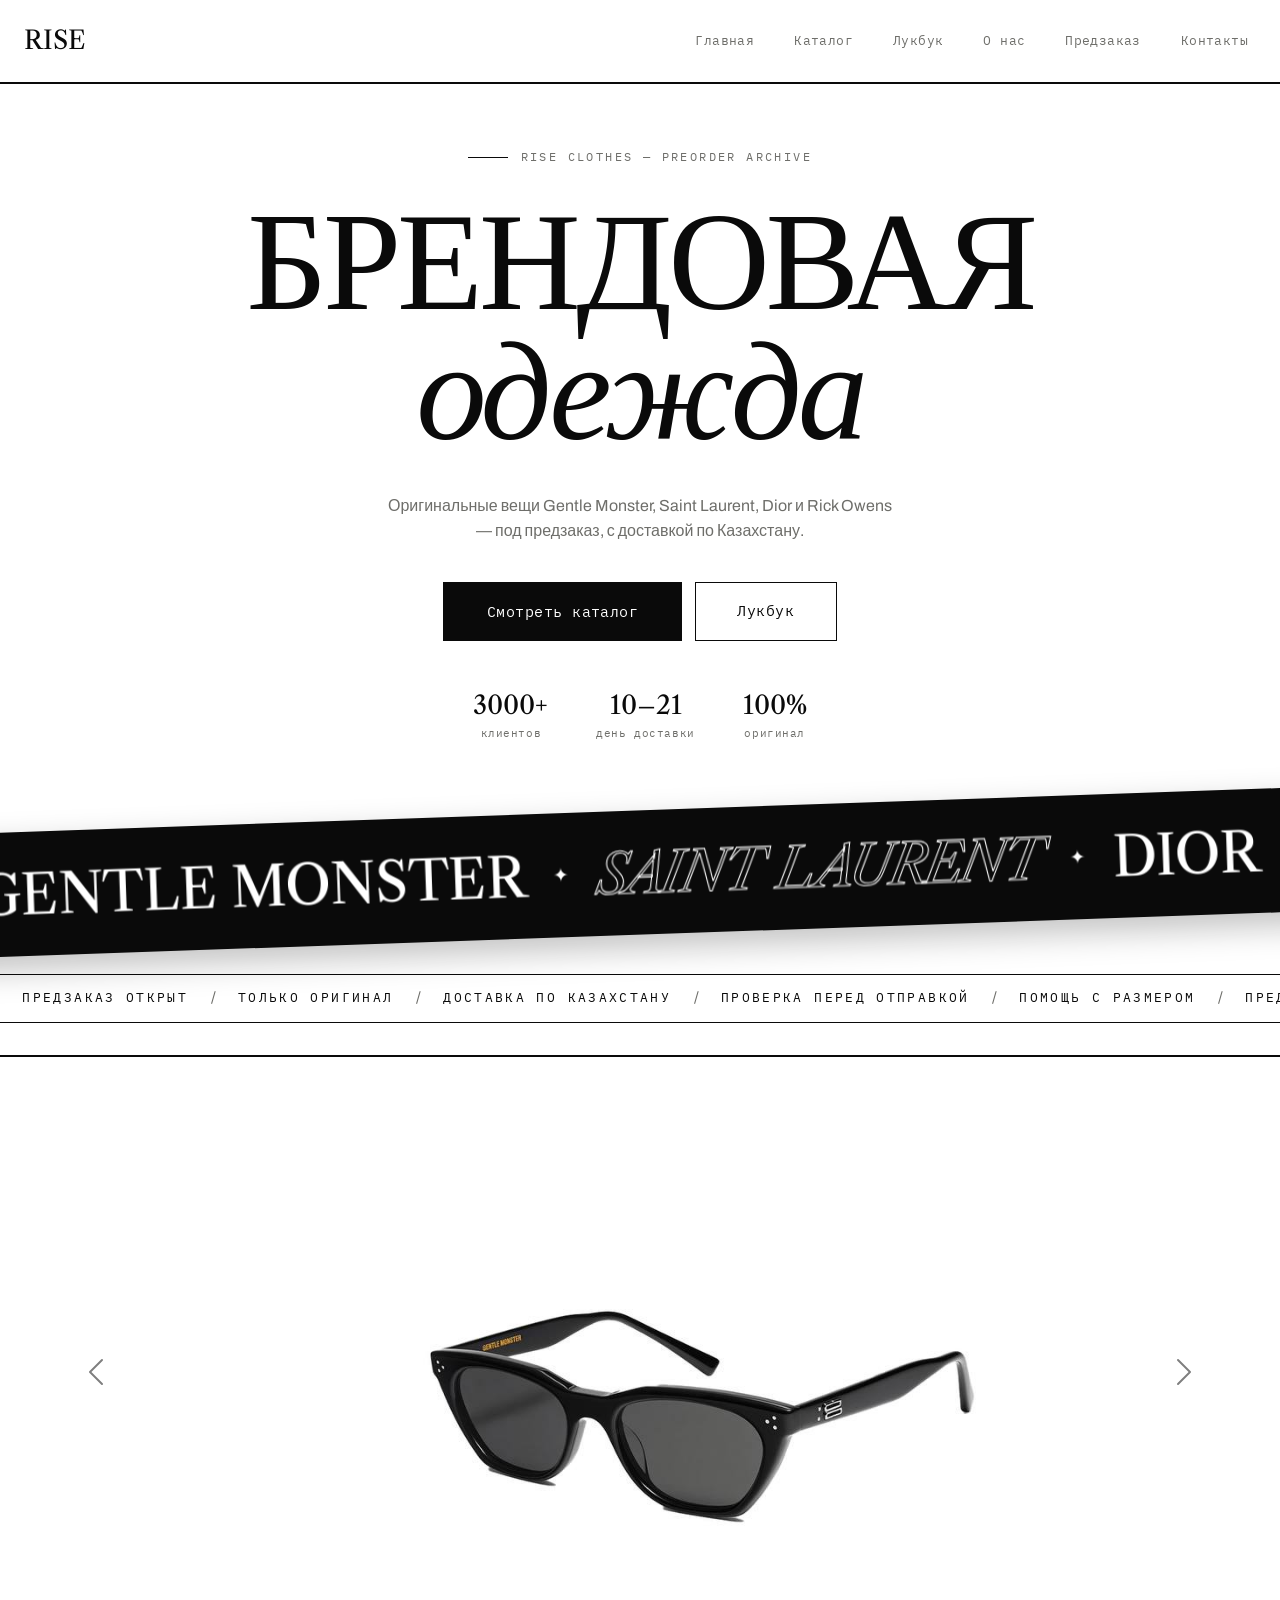
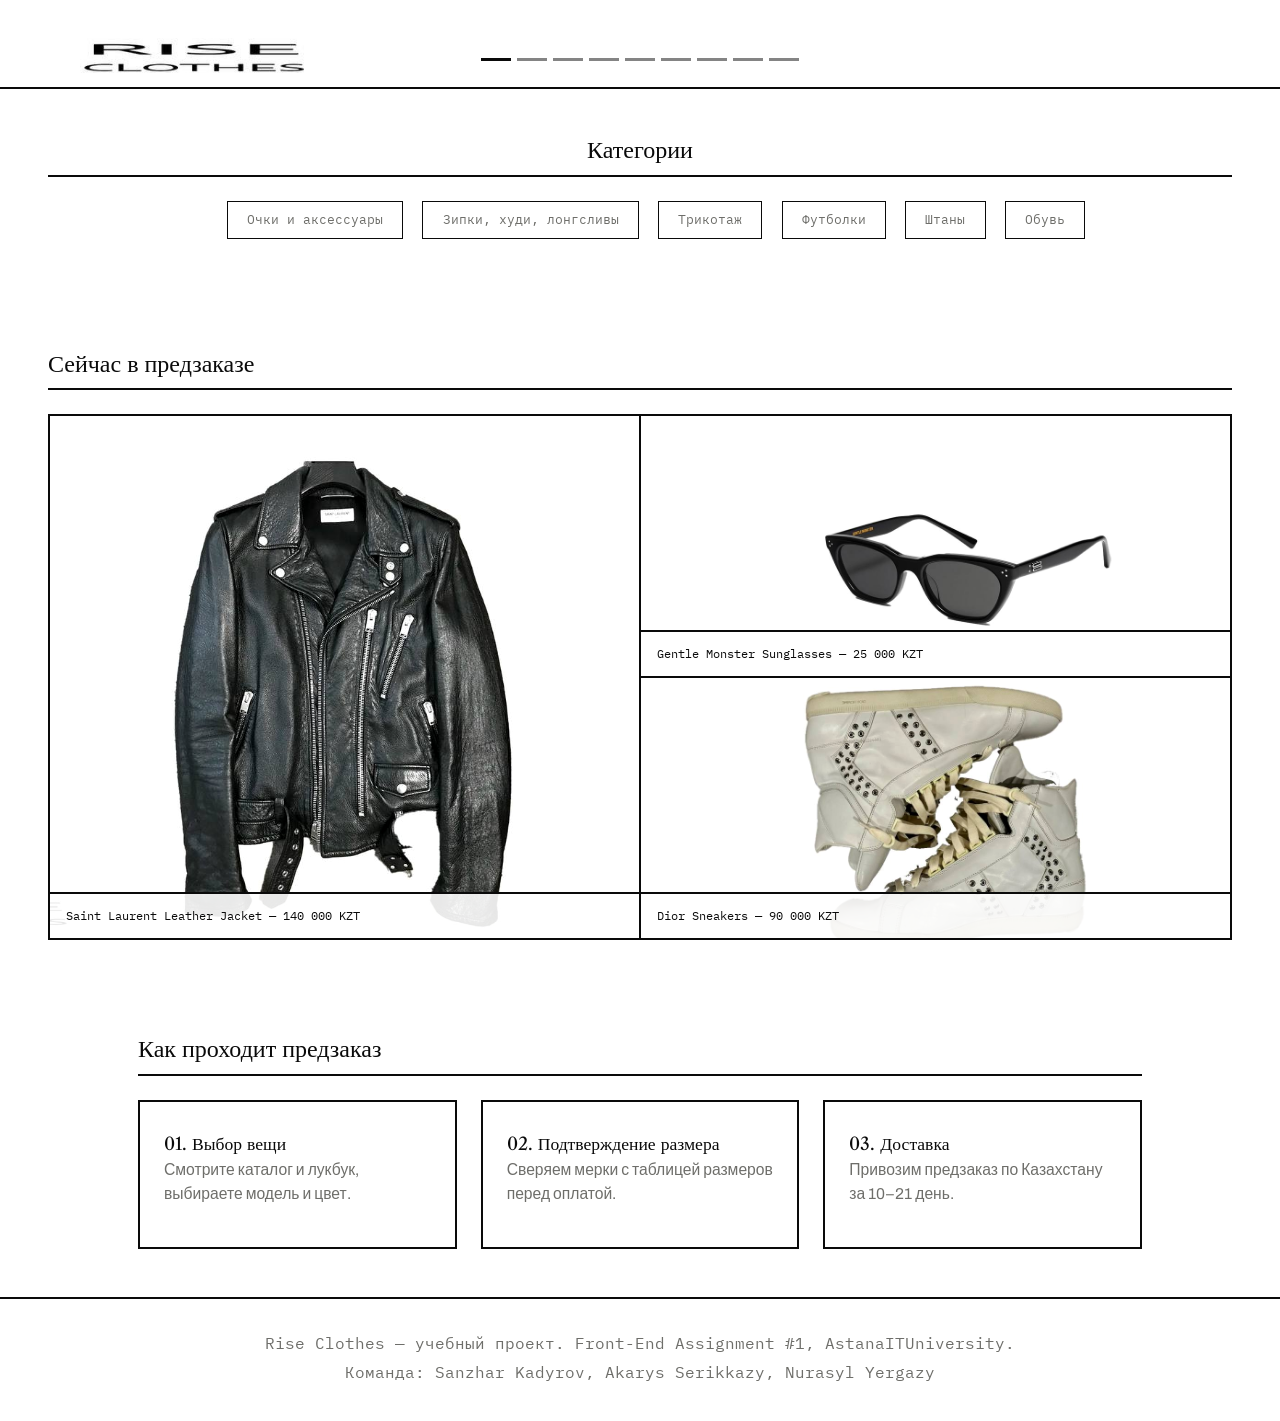
==== index.html @ 75608808 "Assignment 3" ====
<!DOCTYPE html>
<html lang="ru">
<head>
    <meta charset="UTF-8">
    <meta name="viewport" content="width=device-width, initial-scale=1.0">
    <title>Rise Clothes — Preorder Luxury Streetwear</title>
    <link rel="preconnect" href="https://fonts.googleapis.com">
    <link rel="preconnect" href="https://fonts.gstatic.com" crossorigin>
    <link href="https://fonts.googleapis.com/css2?family=Archivo:wght@400;500;600&family=IBM+Plex+Mono:wght@400;500;600&family=Libre+Caslon+Text:ital,wght@0,400;0,700;1,400&display=swap" rel="stylesheet">
    <link href="https://cdn.jsdelivr.net/npm/bootstrap@5.3.3/dist/css/bootstrap.min.css" rel="stylesheet">
    <link rel="stylesheet" href="css/style.css">
    <link rel="stylesheet" href="css/media-queries.css">
</head>

<body>

     <header>
        <nav class="navbar navbar-expand-lg nav-menu">
            <div class="container-fluid px-lg-4">
                <a href="index.html" class="navbar-brand logo">RISE</a>
                <button class="navbar-toggler" type="button" data-bs-toggle="collapse" data-bs-target="#riseNavbar" aria-controls="riseNavbar" aria-expanded="false" aria-label="Открыть меню навигации">
                    <span class="navbar-toggler-icon"></span>
                </button>
                <div class="collapse navbar-collapse" id="riseNavbar">
                    <ul class="navbar-nav ms-lg-auto gap-lg-4 py-3 py-lg-0">
                        <li class="nav-item"><a class="nav-link" href="index.html">Главная</a></li>
                        <li class="nav-item"><a class="nav-link" href="catalog.html">Каталог</a></li>
                        <li class="nav-item"><a class="nav-link" href="lookbook.html">Лукбук</a></li>
                        <li class="nav-item"><a class="nav-link" href="about.html">О нас</a></li>
                        <li class="nav-item"><a class="nav-link" href="sizing.html">Предзаказ</a></li>
                        <li class="nav-item"><a class="nav-link" href="contact.html">Контакты</a></li>
                    </ul>
                </div>
            </div>
        </nav>
    </header>

    <main>

        <section class="hero-editorial">
            <div class="hero-text">
                <span class="hero-label">Rise Clothes — Preorder Archive</span>
                <h1 class="hero-title">Брендовая<br><em>одежда</em></h1>
                <p class="hero-lead">Оригинальные вещи Gentle Monster, Saint Laurent, Dior и Rick Owens — под предзаказ, с доставкой по Казахстану.</p>
                <div class="hero-actions">
                    <a href="catalog.html" class="btn btn-dark btn-lg">Смотреть каталог</a>
                    <a href="lookbook.html" class="btn btn-outline-dark btn-lg">Лукбук</a>
                </div>
                <ul class="hero-meta">
                    <li><strong>3000+</strong><span>клиентов</span></li>
                    <li><strong>10–21</strong><span>день доставки</span></li>
                    <li><strong>100%</strong><span>оригинал</span></li>
                </ul>
            </div>
            <div class="marquee-block" role="region" aria-label="Бренды в предзаказе">
                <div class="marquee marquee-dark">
                    <div class="marquee-track">
                        <div class="marquee-group">
                            <span>Gentle Monster</span><i>✦</i>
                            <span class="outline">Saint Laurent</span><i>✦</i>
                            <span>Dior</span><i>✦</i>
                            <span class="outline">Rick Owens</span><i>✦</i>
                            <span>Vivienne Westwood</span><i>✦</i>
                            <span class="outline">Undercover</span><i>✦</i>
                            <span>Hysteric Glamour</span><i>✦</i>
                            <span class="outline">Maison Margiela</span><i>✦</i>
                        </div>
                        <div class="marquee-group" aria-hidden="true">
                            <span>Gentle Monster</span><i>✦</i>
                            <span class="outline">Saint Laurent</span><i>✦</i>
                            <span>Dior</span><i>✦</i>
                            <span class="outline">Rick Owens</span><i>✦</i>
                            <span>Vivienne Westwood</span><i>✦</i>
                            <span class="outline">Undercover</span><i>✦</i>
                            <span>Hysteric Glamour</span><i>✦</i>
                            <span class="outline">Maison Margiela</span><i>✦</i>
                        </div>
                    </div>
                </div>
                <div class="marquee marquee-light">
                    <div class="marquee-track reverse">
                        <div class="marquee-group">
                            <span>Предзаказ открыт</span><i>/</i>
                            <span>Только оригинал</span><i>/</i>
                            <span>Доставка по Казахстану</span><i>/</i>
                            <span>Проверка перед отправкой</span><i>/</i>
                            <span>Помощь с размером</span><i>/</i>
                        </div>
                        <div class="marquee-group" aria-hidden="true">
                            <span>Предзаказ открыт</span><i>/</i>
                            <span>Только оригинал</span><i>/</i>
                            <span>Доставка по Казахстану</span><i>/</i>
                            <span>Проверка перед отправкой</span><i>/</i>
                            <span>Помощь с размером</span><i>/</i>
                        </div>
                    </div>
                </div>
            </div>
        </section>

        <section class="rise-carousel">
            <div id="riseCarousel" class="carousel slide" data-bs-ride="carousel">
                <div class="carousel-indicators">
                    <button type="button" data-bs-target="#riseCarousel" data-bs-slide-to="0" class="active" aria-current="true" aria-label="Слайд 1"></button>
                    <button type="button" data-bs-target="#riseCarousel" data-bs-slide-to="1" aria-label="Слайд 2"></button>
                    <button type="button" data-bs-target="#riseCarousel" data-bs-slide-to="2" aria-label="Слайд 3"></button>
                    <button type="button" data-bs-target="#riseCarousel" data-bs-slide-to="3" aria-label="Слайд 4"></button>
                    <button type="button" data-bs-target="#riseCarousel" data-bs-slide-to="4" aria-label="Слайд 5"></button>
                    <button type="button" data-bs-target="#riseCarousel" data-bs-slide-to="5" aria-label="Слайд 6"></button>
                    <button type="button" data-bs-target="#riseCarousel" data-bs-slide-to="6" aria-label="Слайд 7"></button>
                    <button type="button" data-bs-target="#riseCarousel" data-bs-slide-to="7" aria-label="Слайд 8"></button>
                    <button type="button" data-bs-target="#riseCarousel" data-bs-slide-to="8" aria-label="Слайд 9"></button>
                </div>
                <div class="carousel-inner">
                    <div class="carousel-item active"><img src="images/product1.jpg" class="d-block w-100" alt="Gentle Monster Sunglasses"></div>
                    <div class="carousel-item"><img src="images/product2.jpg" class="d-block w-100" alt="Saint Laurent Leather Jacket"></div>
                    <div class="carousel-item"><img src="images/product3.jpg" class="d-block w-100" alt="Dior Sneakers"></div>
                    <div class="carousel-item"><img src="images/product4.jpg" class="d-block w-100" alt="Товар в предзаказе"></div>
                    <div class="carousel-item"><img src="images/product5.jpg" class="d-block w-100" alt="Товар в предзаказе"></div>
                    <div class="carousel-item"><img src="images/product6.jpg" class="d-block w-100" alt="Товар в предзаказе"></div>
                    <div class="carousel-item"><img src="images/look1.jpg" class="d-block w-100" alt="Look 01"></div>
                    <div class="carousel-item"><img src="images/look2.jpg" class="d-block w-100" alt="Look 02"></div>
                    <div class="carousel-item"><img src="images/look3.jpg" class="d-block w-100" alt="Look 03"></div>
                </div>
                <button class="carousel-control-prev" type="button" data-bs-target="#riseCarousel" data-bs-slide="prev">
                    <span class="carousel-control-prev-icon" aria-hidden="true"></span>
                    <span class="visually-hidden">Предыдущий слайд</span>
                </button>
                <button class="carousel-control-next" type="button" data-bs-target="#riseCarousel" data-bs-slide="next">
                    <span class="carousel-control-next-icon" aria-hidden="true"></span>
                    <span class="visually-hidden">Следующий слайд</span>
                </button>
            </div>
        </section>

        <section class="categories">
            <h2>Категории</h2>
            <ul class="category-list">
                <li>Очки и аксессуары</li>
                <li>Зипки, худи, лонгсливы</li>
                <li>Трикотаж</li>
                <li>Футболки</li>
                <li>Штаны</li>
                <li>Обувь</li>
            </ul>
        </section>

        <section class="featured">
            <h2>Сейчас в предзаказе</h2>
            <div class="masonry-grid">
                <a href="catalog.html" class="masonry-item masonry-large">
                    <img src="images/product2.jpg" alt="Saint Laurent кожаная куртка">
                    <span class="caption">Saint Laurent Leather Jacket — 140 000 KZT</span>
                </a>
                <a href="catalog.html" class="masonry-item">
                    <img src="images/product1.jpg" alt="Gentle Monster солнцезащитные очки">
                    <span class="caption">Gentle Monster Sunglasses — 25 000 KZT</span>
                </a>
                <a href="catalog.html" class="masonry-item">
                    <img src="images/product3.jpg" alt="Dior кроссовки">
                    <span class="caption">Dior Sneakers — 90 000 KZT</span>
                </a>
            </div>
        </section>

        <section class="why-us">
            <h2>Как проходит предзаказ</h2>
            <div class="mq-cards">
                <div class="mq-card">
                    <h3>01. Выбор вещи</h3>
                    <p>Смотрите каталог и лукбук, выбираете модель и цвет.</p>
                </div>
                <div class="mq-card">
                    <h3>02. Подтверждение размера</h3>
                    <p>Сверяем мерки с таблицей размеров перед оплатой.</p>
                </div>
                <div class="mq-card">
                    <h3>03. Доставка</h3>
                    <p>Привозим предзаказ по Казахстану за 10–21 день.</p>
                </div>
            </div>
        </section>

    </main>

    <footer>
        <p>Rise Clothes — учебный проект. Front-End Assignment #1, AstanaITUniversity.</p>
        <p>Команда: Sanzhar Kadyrov, Akarys Serikkazy, Nurasyl Yergazy</p>
    </footer>
    <script src="https://cdn.jsdelivr.net/npm/bootstrap@5.3.3/dist/js/bootstrap.bundle.min.js"></script>
</body>
</html>
---- css/style.css ----
:root {
    --bg: #FFFFFF;
    --surface: #F4F4F2;
    --text: #0A0A0A;
    --text-soft: #6E6E6A;
    --line: #0A0A0A;
}

* {
    margin: 0;
    padding: 0;
    box-sizing: border-box;
}

body {
    font-family: 'Archivo', sans-serif;
    color: var(--text);
    background-color: var(--bg);
    line-height: 1.55;
}

h1, h2, h3 {
    font-family: 'Libre Caslon Text', serif;
    font-weight: 400;
    line-height: 1.1;
}

h1 {
    font-size: 3.2rem;
    text-transform: uppercase;
    letter-spacing: -0.01em;
}

h2 {
    font-size: 1.5rem;
    margin-bottom: 1.5rem;
    padding-bottom: 0.7rem;
    border-bottom: 2px solid var(--line);
}

h3 {
    font-size: 1.1rem;
    margin: 0.6rem 0 0.2rem;
}

p {
    font-size: 0.98rem;
    color: var(--text-soft);
}

a {
    text-decoration: none;
    color: inherit;
}

ul {
    list-style: none;
}

.nav-menu {
    display: flex;
    justify-content: space-between;
    align-items: center;
    padding: 1.4rem 3rem;
    background-color: var(--bg);
    border-bottom: 2px solid var(--line);
}

.nav-menu .logo {
    font-family: 'Libre Caslon Text', serif;
    font-size: 1.6rem;
    text-transform: uppercase;
    color: var(--text);
}

.nav-menu ul {
    display: flex;
    gap: 2rem;
}

.nav-menu ul li a {
    font-family: 'IBM Plex Mono', monospace;
    color: var(--text-soft);
    font-size: 0.82rem;
    letter-spacing: 0.03em;
    transition: color 0.15s ease;
}

.nav-menu ul li a:hover {
    color: var(--text);
    text-decoration: underline;
    text-underline-offset: 4px;
}

.hero-editorial {
    display: flex;
    flex-direction: column;
    min-height: calc(100vh - 82px);
    border-bottom: 2px solid var(--line);
    overflow: hidden;
}

.hero-text {
    flex: 1;
    display: flex;
    flex-direction: column;
    justify-content: center;
    align-items: center;
    text-align: center;
    padding: 4rem 1.5rem 2rem;
}

.hero-label {
    font-family: 'IBM Plex Mono', monospace;
    font-size: 0.75rem;
    letter-spacing: 0.2em;
    text-transform: uppercase;
    color: var(--text-soft);
    margin-bottom: 1.8rem;
    animation: heroRise 0.9s ease both;
}

.hero-label::before {
    content: "";
    display: inline-block;
    width: 2.5rem;
    height: 1px;
    background-color: var(--text);
    vertical-align: middle;
    margin-right: 0.8rem;
}

.hero-editorial .hero-title {
    font-size: clamp(3.2rem, 11vw, 10rem);
    line-height: 0.92;
    letter-spacing: -0.03em;
    color: var(--text);
    animation: heroRise 0.9s 0.15s ease both;
}

.hero-title em {
    font-style: italic;
    text-transform: lowercase;
}

.hero-lead {
    max-width: 520px;
    margin: 2rem 0 2.4rem;
    font-size: 1rem;
    color: var(--text-soft);
    animation: heroRise 0.9s 0.3s ease both;
}

.hero-actions {
    display: flex;
    flex-wrap: wrap;
    justify-content: center;
    gap: 0.8rem;
    animation: heroRise 0.9s 0.45s ease both;
}

.hero-meta {
    display: flex;
    justify-content: center;
    gap: 3rem;
    padding-left: 0;
    margin-bottom: 0;
    padding-top: 2.8rem;
    animation: heroRise 0.9s 0.6s ease both;
}

.hero-meta li {
    display: flex;
    flex-direction: column;
}

.hero-meta strong {
    font-family: 'Libre Caslon Text', serif;
    font-weight: 400;
    font-size: 1.6rem;
}

.hero-meta span {
    font-family: 'IBM Plex Mono', monospace;
    font-size: 0.7rem;
    letter-spacing: 0.05em;
    color: var(--text-soft);
}



@keyframes heroRise {
    from { opacity: 0; transform: translateY(24px); }
    to   { opacity: 1; transform: translateY(0); }
}

.marquee-block {
    position: relative;
    padding: 2.5rem 0 2rem;
}

.marquee {
    overflow: hidden;
    white-space: nowrap;
}

.marquee-dark {
    position: relative;
    z-index: 2;
    background-color: var(--text);
    color: var(--bg);
    padding: 1.1rem 0;
    transform: rotate(-2deg) scale(1.08);
    box-shadow: 0 12px 30px rgba(10, 10, 10, 0.25);
}

.marquee-light {
    background-color: var(--bg);
    color: var(--text);
    padding: 0.7rem 0;
    border-top: 1px solid var(--line);
    border-bottom: 1px solid var(--line);
    margin-top: 2.8rem;
}

.marquee-track {
    display: flex;
    width: max-content;
    animation: marqueeMove 38s linear infinite;
}

.marquee-track.reverse {
    animation-direction: reverse;
    animation-duration: 30s;
}

.marquee:hover .marquee-track {
    animation-play-state: paused;
}

.marquee-group {
    display: flex;
    align-items: center;
}

.marquee-dark span {
    font-family: 'Libre Caslon Text', serif;
    font-size: clamp(1.8rem, 4vw, 3.2rem);
    text-transform: uppercase;
    letter-spacing: -0.01em;
    padding: 0 1.6rem;
    transition: color 0.25s ease;
}

.marquee-dark span.outline {
    color: transparent;
    -webkit-text-stroke: 1px var(--bg);
    font-style: italic;
}

.marquee-dark span:hover {
    color: var(--bg);
}

.marquee-dark i {
    font-style: normal;
    font-size: 1.1rem;
    display: inline-block;
    animation: spinStar 6s linear infinite;
}

.marquee-light span {
    font-family: 'IBM Plex Mono', monospace;
    font-size: 0.82rem;
    letter-spacing: 0.18em;
    text-transform: uppercase;
    padding: 0 1.4rem;
}

.marquee-light i {
    font-style: normal;
    color: var(--text-soft);
}

@keyframes marqueeMove {
    from { transform: translateX(0); }
    to   { transform: translateX(-50%); }
}

@keyframes spinStar {
    to { transform: rotate(360deg); }
}

@media (max-width: 991px) {
    .hero-text {
        padding: 3rem 1.25rem 1.5rem;
    }

    .hero-meta {
        gap: 1.5rem;
    }
}

@media (prefers-reduced-motion: reduce) {
    .marquee-track,
    .marquee-dark i {
        animation: none;
    }
}

.btn {
    display: inline-block;
    padding: 0.9rem 2.4rem;
    background-color: var(--text);
    color: var(--bg);
    border: 2px solid var(--text);
    font-family: 'IBM Plex Mono', monospace;
    font-size: 0.85rem;
    letter-spacing: 0.03em;
    transition: background-color 0.15s ease, color 0.15s ease;
}

.btn:hover {
    background-color: var(--bg);
    color: var(--text);
}

.categories {
    padding: 3rem;
    text-align: center;
}

.category-list {
    display: flex;
    justify-content: center;
    gap: 1.2rem;
    flex-wrap: wrap;
}

.category-list li {
    padding: 0.5rem 1.2rem;
    border: 1px solid var(--line);
    font-family: 'IBM Plex Mono', monospace;
    font-size: 0.8rem;
    color: var(--text-soft);
}

.featured {
    padding: 3rem;
}

.masonry-grid {
    display: grid;
    grid-template-columns: repeat(2, 1fr);
    grid-auto-rows: 260px;
    gap: 2px;
    background-color: var(--line);
    border: 2px solid var(--line);
}

.masonry-large {
    grid-row: span 2;
}

.masonry-item {
    position: relative;
    display: block;
    overflow: hidden;
    background-color: var(--bg);
}

.masonry-item img {
    width: 100%;
    height: 100%;
    object-fit: cover;
    filter: contrast(1.02);
    transition: transform 0.3s ease;
}

.masonry-item:hover img {
    transform: scale(1.04);
}

.masonry-item .caption {
    position: absolute;
    left: 0;
    bottom: 0;
    right: 0;
    padding: 0.8rem 1rem;
    background-color: rgba(255, 255, 255, 0.9);
    color: var(--text);
    font-family: 'IBM Plex Mono', monospace;
    font-size: 0.75rem;
    border-top: 2px solid var(--line);
}

.page-header {
    padding: 4rem 3rem 2.5rem;
    text-align: center;
    border-bottom: 2px solid var(--line);
}

.story {
    max-width: 700px;
    margin: 0 auto;
    padding: 3rem 1.5rem;
}

.story p {
    margin-bottom: 1rem;
}

.founder,
.team {
    padding: 2rem 3rem 3rem;
    max-width: 900px;
    margin: 0 auto;
}

.founder-card {
    display: flex;
    align-items: center;
    gap: 2rem;
    border: 2px solid var(--line);
    padding: 1.5rem;
}

.founder-photo {
    width: 140px;
    height: 140px;
    object-fit: cover;
    
    flex-shrink: 0;
}

.team-grid {
    display: grid;
    grid-template-columns: repeat(auto-fit, minmax(220px, 1fr));
    gap: 2rem;
    margin-top: 1.5rem;
}

.team-member {
    text-align: center;
}

.team-photo {
    width: 140px;
    height: 140px;
    object-fit: cover;
    border-radius: 50%;
    border: 2px solid var(--text);
    
}

footer {
    padding: 2rem 3rem;
    background-color: var(--bg);
    color: var(--text-soft);
    text-align: center;
    font-family: 'IBM Plex Mono', monospace;
    font-size: 0.78rem;
    border-top: 2px solid var(--line);
}

footer p {
    color: var(--text-soft);
    margin-bottom: 0.3rem;
}

.page-intro {
    padding: 4rem 3rem 2.5rem;
    text-align: center;
    border-bottom: 2px solid var(--line);
    max-width: 800px;
    margin: 0 auto;
}

.category {
    padding: 3rem;
    max-width: 1100px;
    margin: 0 auto;
}

.product-table {
    width: 100%;
    border-collapse: collapse;
    border: 2px solid var(--line);
}

.product-table th,
.product-table td {
    border: 1px solid var(--line);
    padding: 0.8rem;
    text-align: center;
    font-size: 0.9rem;
}

.product-table th {
    font-family: 'IBM Plex Mono', monospace;
    font-size: 0.75rem;
    text-align: left;
    background-color: var(--surface);
    width: 100px;
}

.product-table td.img-cell {
    overflow: hidden;
}

.product-table img {
    width: 100%;
    max-width: 220px;
    height: auto;
    aspect-ratio: 5 / 6;
    object-fit: cover;

    transition: transform 0.3s ease;
}

.product-table td.img-cell:hover img {
    transform: scale(1.04);
}

.compare {
    padding: 1rem 3rem 4rem;
    max-width: 1100px;
    margin: 0 auto;
}

.compare table {
    width: 100%;
    border-collapse: collapse;
    border: 2px solid var(--line);
}

.compare th,
.compare td {
    border: 1px solid var(--line);
    padding: 0.7rem 1rem;
    text-align: left;
    font-size: 0.9rem;
}

.compare th {
    font-family: 'IBM Plex Mono', monospace;
    font-size: 0.75rem;
    background-color: var(--surface);
}

.size-section {
    padding: 2.5rem 3rem;
    max-width: 900px;
    margin: 0 auto;
}

.size-note {
    font-family: 'IBM Plex Mono', monospace;
    font-size: 0.78rem;
    margin-bottom: 1rem;
}

.size-table-wrap {
    overflow-x: auto;
}

.size-table {
    width: 100%;
    border-collapse: collapse;
    border: 2px solid var(--line);
}

.size-table th,
.size-table td {
    border: 1px solid var(--line);
    padding: 0.7rem 1rem;
    text-align: left;
    font-size: 0.9rem;
}

.size-table th {
    font-family: 'IBM Plex Mono', monospace;
    font-size: 0.75rem;
    background-color: var(--surface);
}

.measure-steps {
    padding: 2.5rem 3rem;
    max-width: 900px;
    margin: 0 auto;
}

.measure-list {
    display: grid;
    grid-template-columns: repeat(auto-fit, minmax(220px, 1fr));
    gap: 2rem;
}

.measure-list li {
    border: 2px solid var(--line);
    padding: 1.2rem;
}

.step-num {
    display: block;
    font-family: 'IBM Plex Mono', monospace;
    font-size: 0.8rem;
    color: var(--text-soft);
    margin-bottom: 0.4rem;
}

.declaration {
    padding: 2.5rem 3rem 4rem;
    max-width: 900px;
    margin: 0 auto;
}

.declaration-card {
    position: relative;
    border: 2px solid var(--line);
    padding: 2rem;
}

.declaration-card p {
    margin-bottom: 0.8rem;
}

.stamp {
    display: inline-block;
    font-family: 'IBM Plex Mono', monospace;
    font-size: 0.72rem;
    letter-spacing: 0.05em;
    padding: 0.3rem 0.7rem;
    border: 1px solid var(--text);
    margin-bottom: 1rem;
}

.contact-grid {
    display: grid;
    grid-template-columns: 1fr 1.3fr;
    gap: 3rem;
    padding: 3rem;
    max-width: 1100px;
    margin: 0 auto;
}

.contact-list li {
    display: flex;
    justify-content: space-between;
    padding: 0.7rem 0;
    border-bottom: 1px solid var(--line);
    font-size: 0.92rem;
}

.contact-list .label {
    font-family: 'IBM Plex Mono', monospace;
    font-size: 0.78rem;
    color: var(--text-soft);
}

.hours-table {
    width: 100%;
    border-collapse: collapse;
    margin: 1.5rem 0;
    border: 2px solid var(--line);
}

.hours-table td {
    border: 1px solid var(--line);
    padding: 0.5rem 0.9rem;
    font-size: 0.88rem;
}

.socials {
    display: flex;
    gap: 1.2rem;
}

.socials a {
    font-family: 'IBM Plex Mono', monospace;
    font-size: 0.8rem;
    text-decoration: underline;
    text-underline-offset: 4px;
}

.contact-form {
    border: 2px solid var(--line);
    padding: 2rem;
}

.contact-form p {
    margin-bottom: 1.5rem;
}

.form-row {
    display: grid;
    grid-template-columns: 1fr 1fr;
    gap: 1.2rem;
}

.form-field {
    margin-bottom: 1.2rem;
    display: flex;
    flex-direction: column;
}

.form-field label {
    font-family: 'IBM Plex Mono', monospace;
    font-size: 0.75rem;
    margin-bottom: 0.4rem;
    color: var(--text-soft);
}

.form-field input,
.form-field select,
.form-field textarea {
    font-family: 'Archivo', sans-serif;
    font-size: 0.92rem;
    padding: 0.7rem;
    border: 1px solid var(--line);
    background-color: var(--bg);
    color: var(--text);
}

.form-field textarea {
    min-height: 120px;
    resize: vertical;
}

.form-field input:focus,
.form-field select:focus,
.form-field textarea:focus {
    outline: 2px solid var(--text);
    outline-offset: 1px;
}

.contact-form .btn {
    width: 100%;
    cursor: pointer;
}

.lookbook {
    max-width: 1100px;
    margin: 0 auto;
    padding: 3rem;
}

.look {
    position: relative;
    display: grid;
    grid-template-columns: 1fr 1fr;
    gap: 2rem;
    align-items: center;
    border-bottom: 2px solid var(--line);
    padding: 3rem 0;
}

.look.reverse {
    direction: rtl;
}

.look.reverse > * {
    direction: ltr;
}

.look-number {
    grid-column: 1 / -1;
    display: inline-block;
    font-family: 'IBM Plex Mono', monospace;
    font-size: 0.75rem;
    letter-spacing: 0.05em;
    color: var(--text-soft);
    margin-bottom: 0.8rem;
}

.look-img {
    width: 100%;
    height: auto;
    aspect-ratio: 4 / 5;
    object-fit: cover;
    
}

.look-caption {
    position: relative;
}

.look-caption h2 {
    border-bottom: none;
    padding-bottom: 0;
}

.look-caption p {
    margin-top: 0.8rem;
}

.why-us {
    padding: 3rem;
    max-width: 1100px;
    margin: 0 auto;
}

.card-row {
    display: flex;
    gap: 1.5rem;
    flex-wrap: wrap;
}

.card-item {
    flex: 1 1 280px;
    display: flex;
    flex-direction: column;
    border: 2px solid var(--line);
    overflow: hidden;
    transition: transform 0.2s ease, box-shadow 0.2s ease;
}

.card-item:hover {
    transform: translateY(-6px);
    box-shadow: 0 10px 0 var(--line);
}

.card-item img {
    width: 100%;
    height: 180px;
    object-fit: cover;
}

.card-item h3 {
    padding: 1rem 1rem 0;
}

.card-item p {
    padding: 0.5rem 1rem 0;
    flex-grow: 1;
}

.card-btn {
    display: inline-block;
    margin: 1rem;
    padding: 0.6rem 1.2rem;
    border: 1px solid var(--text);
    font-family: 'IBM Plex Mono', monospace;
    font-size: 0.78rem;
    align-self: flex-start;
    transition: background-color 0.2s ease, color 0.2s ease;
}

.card-btn:hover {
    background-color: var(--text);
    color: var(--bg);
}

.page-layout {
    padding: 2rem 3rem;
    max-width: 900px;
    margin: 0 auto;
}

.grid-layout {
    display: grid;
    grid-template-columns: 200px 1fr;
    grid-template-rows: auto 1fr auto;
    grid-template-areas:
        "header header"
        "sidebar main"
        "footer footer";
    border: 2px solid var(--line);
    min-height: 320px;
}

.gl-header {
    grid-area: header;
    padding: 1rem 1.5rem;
    border-bottom: 2px solid var(--line);
    font-family: 'Libre Caslon Text', serif;
    font-size: 1.2rem;
}

.gl-sidebar {
    grid-area: sidebar;
    border-right: 2px solid var(--line);
    padding: 1.5rem;
    display: flex;
    flex-direction: column;
    gap: 0.8rem;
}

.gl-sidebar a {
    font-family: 'IBM Plex Mono', monospace;
    font-size: 0.8rem;
    color: var(--text-soft);
}

.gl-sidebar a:hover {
    color: var(--text);
}

.gl-main {
    grid-area: main;
    padding: 1.5rem;
}

.gl-footer {
    grid-area: footer;
    padding: 0.8rem 1.5rem;
    border-top: 2px solid var(--line);
    font-family: 'IBM Plex Mono', monospace;
    font-size: 0.75rem;
    color: var(--text-soft);
}

.gallery {
    padding: 2rem 3rem 3rem;
    max-width: 1100px;
    margin: 0 auto;
}

.gallery-grid {
    display: grid;
    grid-template-columns: repeat(3, 1fr);
    gap: 4px;
}

.gallery-item {
    position: relative;
    overflow: hidden;
}

.gallery-item img {
    width: 100%;
    aspect-ratio: 1 / 1;
    object-fit: cover;
    display: block;
}

.gallery-caption {
    position: absolute;
    inset: 0;
    display: flex;
    align-items: center;
    justify-content: center;
    text-align: center;
    padding: 0.5rem;
    background-color: rgba(10, 10, 10, 0.75);
    color: var(--bg);
    font-family: 'IBM Plex Mono', monospace;
    font-size: 0.8rem;
    opacity: 0;
    transition: opacity 0.25s ease;
}

.gallery-item:hover .gallery-caption {
    opacity: 1;
}

.grid-container {
    display: grid;
    grid-template-columns: repeat(3, 1fr);
    
    
}

.bs-grid-section {
    padding: 3rem 0;
    border-bottom: 2px solid var(--line);
}

.bs-grid-facts {
    border: 2px solid var(--line);
}

.bs-grid-facts li {
    padding: 0.7rem 1.2rem;
    border-bottom: 1px solid var(--line);
    font-size: 0.9rem;
}

.bs-grid-facts li:last-child {
    border-bottom: none;
}

.card-group-custom .card {
    border-radius: 0;
    border-width: 2px;
    transition: transform 0.2s ease, box-shadow 0.2s ease;
}

.card-group-custom .card:hover {
    transform: translateY(-6px);
    box-shadow: 0 10px 0 var(--line);
    z-index: 1;
}

.card-group-custom .card-img-top {
    padding: 1rem 0;
    height: 180px;
    object-fit: contain;
    background-color: var(--bg);
    border-radius: 0;
}

.btn-outline-dark {
    border-radius: 0;
    font-family: 'IBM Plex Mono', monospace;
    font-size: 0.8rem;
}

.btn-outline-dark {
    background-color: transparent;
    color: var(--text);
    border: 1px solid var(--text);
}

.btn-outline-dark:hover {
    background-color: var(--text);
    color: var(--bg);
}

.navbar.nav-menu {
    padding: 1rem 0;
    background-color: var(--bg);
    border-bottom: 2px solid var(--line);
}

.navbar.nav-menu .navbar-brand {
    font-family: 'Libre Caslon Text', serif;
    font-size: 1.6rem;
    text-transform: uppercase;
    color: var(--text);
}

.navbar.nav-menu .nav-link {
    font-family: 'IBM Plex Mono', monospace;
    color: var(--text-soft);
    font-size: 0.82rem;
    letter-spacing: 0.03em;
}

.navbar.nav-menu .nav-link:hover {
    color: var(--text);
    text-decoration: underline;
    text-underline-offset: 4px;
}

.navbar.nav-menu .navbar-toggler {
    border-color: var(--line);
    border-radius: 0;
}

.btn-primary,
.btn-secondary,
.btn-dark {
    border-radius: 0;
    font-family: 'IBM Plex Mono', monospace;
}

.btn-primary,
.btn-dark {
    background-color: var(--text);
    border-color: var(--text);
    color: var(--bg);
}

.btn-primary:hover,
.btn-dark:hover {
    background-color: var(--bg);
    color: var(--text);
    border-color: var(--text);
}

.rise-carousel {
    border-bottom: 2px solid var(--line);
}

.rise-carousel .carousel-item img {
    height: 70vh;
    object-fit: contain;
    background-color: var(--bg);
}

.rise-carousel .carousel-indicators [data-bs-target] {
    background-color: var(--text);
}

.rise-carousel .carousel-control-prev-icon,
.rise-carousel .carousel-control-next-icon {
    filter: invert(1);
}

.contact-form .form-control,
.contact-form .form-select,
.contact-form .input-group-text {
    border-radius: 0;
    border-color: var(--line);
}

.contact-form .form-control:focus,
.contact-form .form-select:focus {
    box-shadow: none;
    border-color: var(--text);
    outline: 2px solid var(--text);
}

.contact-form .form-label {
    font-family: 'IBM Plex Mono', monospace;
    font-size: 0.75rem;
    color: var(--text-soft);
}

.btn-secondary {
    background-color: var(--text-soft);
    border-color: var(--text-soft);
    color: var(--bg);
}

.btn-lg {
    padding: 1rem 2.6rem;
    font-size: 0.95rem;
}

.btn-sm {
    padding: 0.4rem 0.9rem;
    font-size: 0.72rem;
}

@media (max-width: 991px) {
    .navbar.nav-menu .navbar-nav {
        gap: 0;
    }
}

.card-group-custom .card-img-dark {
    background-color: #000;
}
---- css/media-queries.css ----
h1 { font-size: 2rem; }
h2 { font-size: 1.25rem; }
body { font-size: 0.92rem; }

@media (min-width: 576px) and (max-width: 991px) {
    h1 { font-size: 2.6rem; }
    h2 { font-size: 1.4rem; }
    body { font-size: 0.96rem; }
}

@media (min-width: 992px) {
    h1 { font-size: 3.2rem; }
    h2 { font-size: 1.5rem; }
    body { font-size: 1rem; }
}

.mq-cards {
    display: flex;
    flex-wrap: wrap;
    gap: 1.5rem;
}

.mq-card {
    flex: 1 1 100%;
    border: 2px solid var(--line);
    padding: 1.5rem;
}

@media (min-width: 576px) and (max-width: 991px) {
    .mq-card { flex: 1 1 calc(50% - 0.75rem); }
}

@media (min-width: 992px) {
    .mq-card { flex: 1 1 calc(33.333% - 1rem); }
}
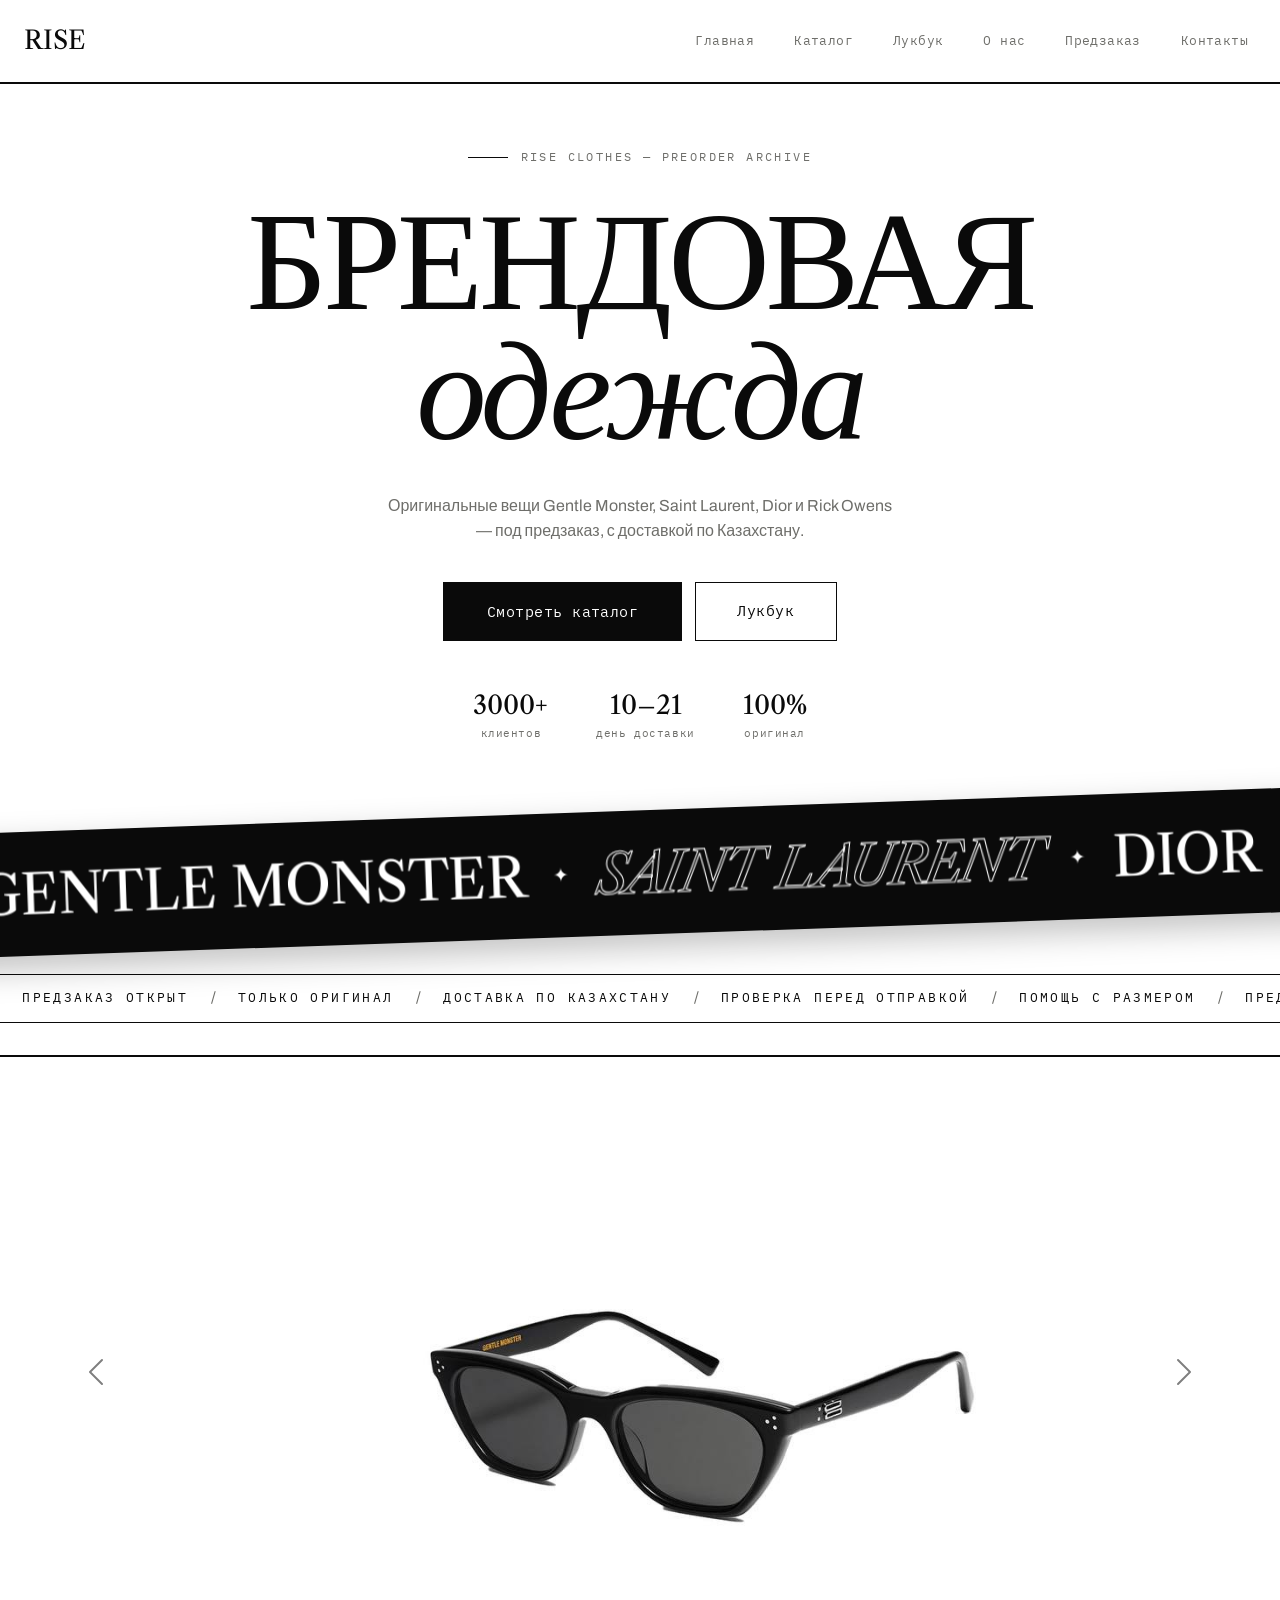
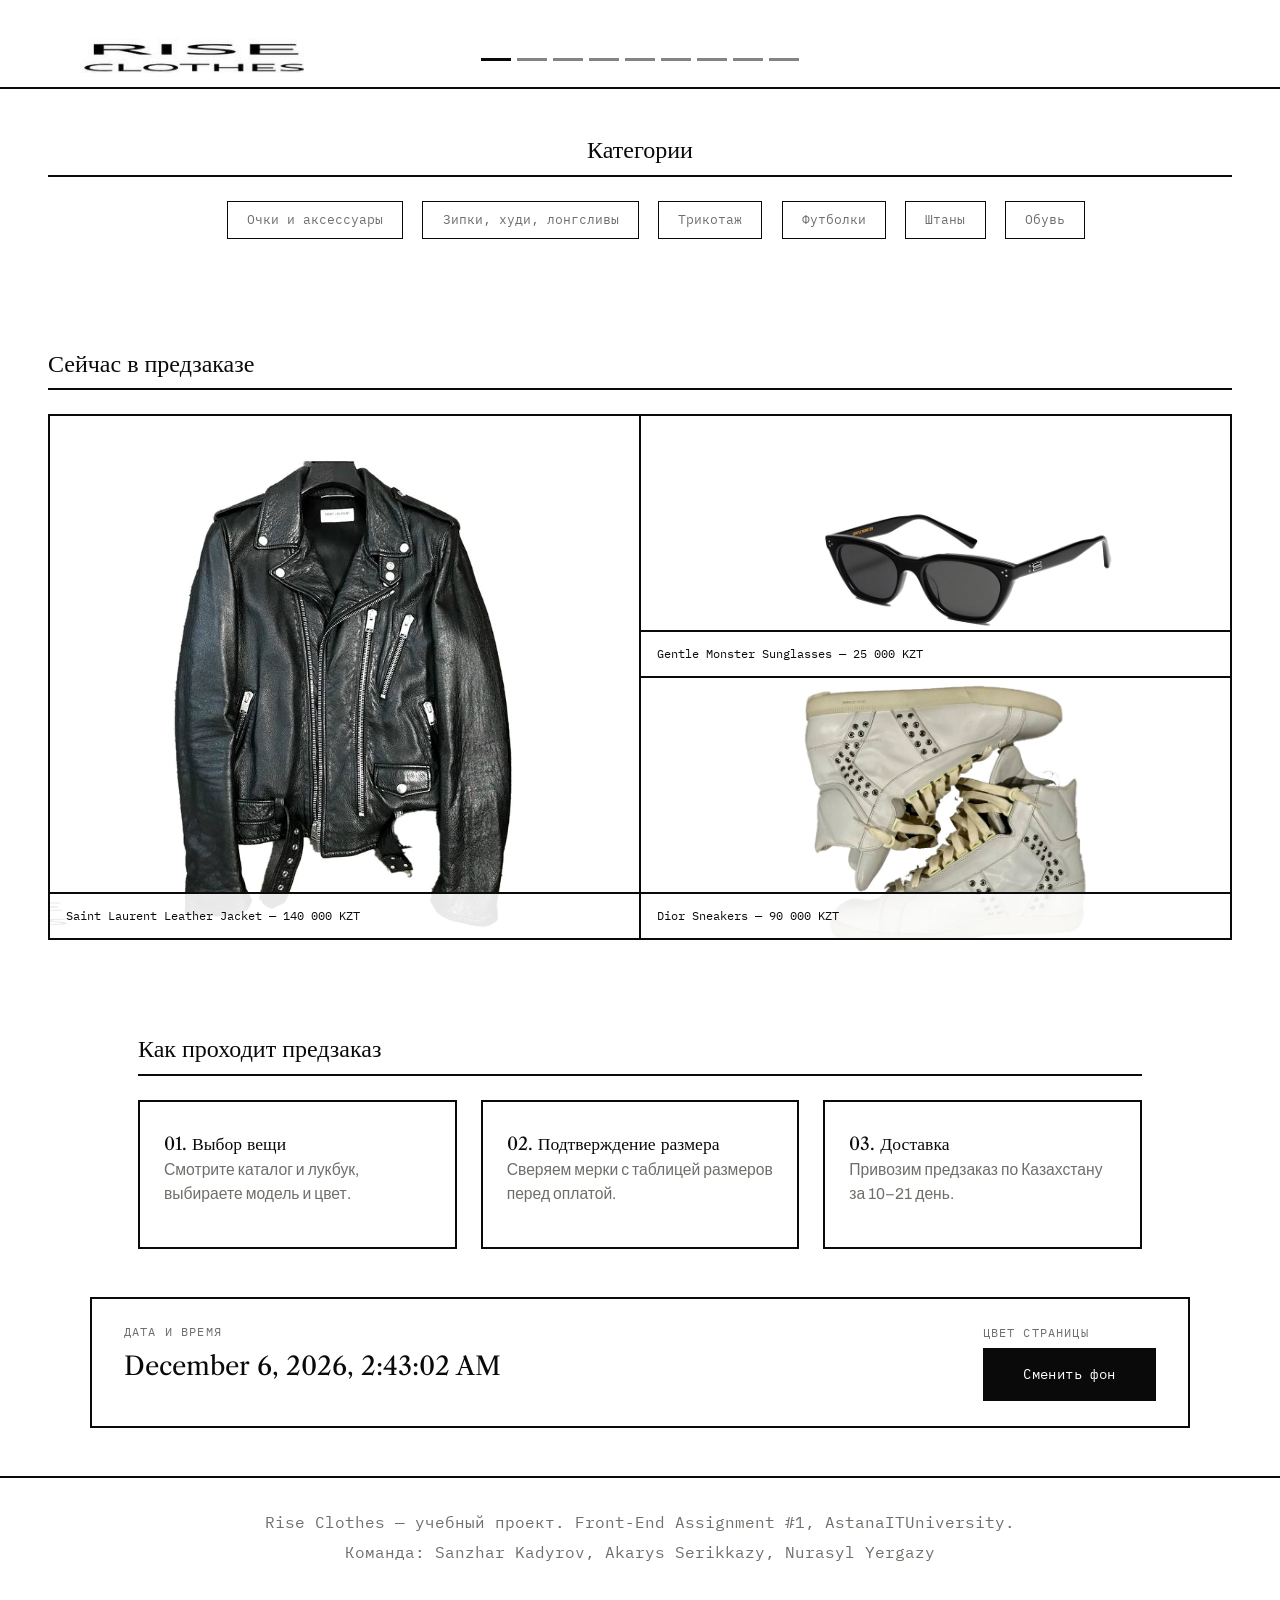
==== commit f091904c: "Assignment 4: JavaScript" ====
--- a/index.html
+++ b/index.html
@@ -181,6 +181,17 @@
             </div>
         </section>
 
+        <section class="live-panel">
+            <div class="live-clock">
+                <span class="live-label">Дата и время</span>
+                <p id="datetime" class="live-time"></p>
+            </div>
+            <div class="live-theme">
+                <span class="live-label">Цвет страницы</span>
+                <button type="button" id="colorBtn" class="btn btn-dark">Сменить фон</button>
+            </div>
+        </section>
+
     </main>
 
     <footer>
@@ -188,5 +199,7 @@
         <p>Команда: Sanzhar Kadyrov, Akarys Serikkazy, Nurasyl Yergazy</p>
     </footer>
     <script src="https://cdn.jsdelivr.net/npm/bootstrap@5.3.3/dist/js/bootstrap.bundle.min.js"></script>
+    <script src="js/datetime.js"></script>
+    <script src="js/bgcolor.js"></script>
 </body>
 </html>
--- a/css/style.css
+++ b/css/style.css
@@ -1133,3 +1133,166 @@
 .card-group-custom .card-img-dark {
     background-color: #000;
 }
+
+body {
+    transition: background-color 0.5s ease;
+}
+
+.navbar.nav-menu,
+footer {
+    background-color: transparent;
+}
+
+.live-panel {
+    display: flex;
+    flex-wrap: wrap;
+    justify-content: space-between;
+    align-items: center;
+    gap: 1.5rem;
+    max-width: 1100px;
+    margin: 0 auto 3rem;
+    padding: 1.5rem 2rem;
+    border: 2px solid var(--line);
+}
+
+.live-label {
+    display: block;
+    font-family: 'IBM Plex Mono', monospace;
+    font-size: 0.72rem;
+    letter-spacing: 0.1em;
+    text-transform: uppercase;
+    color: var(--text-soft);
+    margin-bottom: 0.4rem;
+}
+
+.live-time {
+    font-family: 'Libre Caslon Text', serif;
+    font-size: 1.6rem;
+    color: var(--text);
+}
+
+.faq {
+    max-width: 900px;
+    margin: 0 auto;
+    padding: 2rem 3rem 4rem;
+}
+
+.faq-item {
+    border-bottom: 1px solid var(--line);
+}
+
+.faq-question {
+    width: 100%;
+    display: flex;
+    justify-content: space-between;
+    align-items: center;
+    padding: 1.1rem 0;
+    background: none;
+    border: none;
+    font-family: 'Archivo', sans-serif;
+    font-size: 1rem;
+    text-align: left;
+    color: var(--text);
+    cursor: pointer;
+}
+
+.faq-icon {
+    font-size: 1.4rem;
+    transition: transform 0.3s ease;
+}
+
+.faq-item.open .faq-icon {
+    transform: rotate(45deg);
+}
+
+.faq-answer {
+    max-height: 0;
+    overflow: hidden;
+    transition: max-height 0.35s ease;
+}
+
+.faq-answer p {
+    padding-bottom: 1.1rem;
+}
+
+.subscribe {
+    max-width: 900px;
+    margin: 0 auto;
+    padding: 1rem 3rem 4rem;
+    text-align: center;
+}
+
+.subscribe p {
+    margin-bottom: 1.5rem;
+}
+
+.popup-overlay {
+    position: fixed;
+    inset: 0;
+    z-index: 1000;
+    display: flex;
+    align-items: center;
+    justify-content: center;
+    padding: 1rem;
+    background-color: rgba(10, 10, 10, 0.6);
+    opacity: 0;
+    visibility: hidden;
+    transition: opacity 0.3s ease, visibility 0.3s ease;
+}
+
+.popup-overlay.active {
+    opacity: 1;
+    visibility: visible;
+}
+
+.popup {
+    position: relative;
+    width: 100%;
+    max-width: 420px;
+    padding: 2rem;
+    background-color: #FFFFFF;
+    border: 2px solid var(--line);
+}
+
+.popup-close {
+    position: absolute;
+    top: 0.6rem;
+    right: 0.9rem;
+    background: none;
+    border: none;
+    font-size: 1.8rem;
+    line-height: 1;
+    cursor: pointer;
+}
+
+.popup-success,
+.form-success {
+    margin-top: 1rem;
+    color: #1E7B34;
+    font-family: 'IBM Plex Mono', monospace;
+    font-size: 0.85rem;
+}
+
+.register {
+    max-width: 560px;
+    margin: 0 auto;
+    padding: 2rem 1.5rem 4rem;
+}
+
+.register p {
+    margin-bottom: 1.5rem;
+}
+
+
+.popup .form-control,
+.register .form-control {
+    border-radius: 0;
+    border-color: var(--line);
+}
+
+.popup .form-label,
+.register .form-label {
+    font-family: 'IBM Plex Mono', monospace;
+    font-size: 0.75rem;
+    color: var(--text-soft);
+}
--- a/css/media-queries.css
+++ b/css/media-queries.css
@@ -32,4 +32,44 @@
 
 @media (min-width: 992px) {
     .mq-card { flex: 1 1 calc(33.333% - 1rem); }
-}+}
+/* Mobile layout fixes: stack multi-column blocks and keep wide tables scrollable */
+@media (max-width: 767px) {
+    .contact-grid {
+        grid-template-columns: 1fr;
+        gap: 2rem;
+        padding: 2rem 1.25rem;
+    }
+
+    .category,
+    .compare,
+    .why-us,
+    .gallery,
+    .page-layout,
+    .size-section,
+    .measure-steps,
+    .declaration {
+        padding-left: 1.25rem;
+        padding-right: 1.25rem;
+    }
+
+    .product-table,
+    .compare table {
+        display: block;
+        overflow-x: auto;
+    }
+
+    .grid-layout {
+        grid-template-columns: 1fr;
+        grid-template-areas:
+            "header"
+            "sidebar"
+            "main"
+            "footer";
+    }
+
+    .gl-sidebar {
+        border-right: none;
+        border-bottom: 2px solid var(--line);
+    }
+}
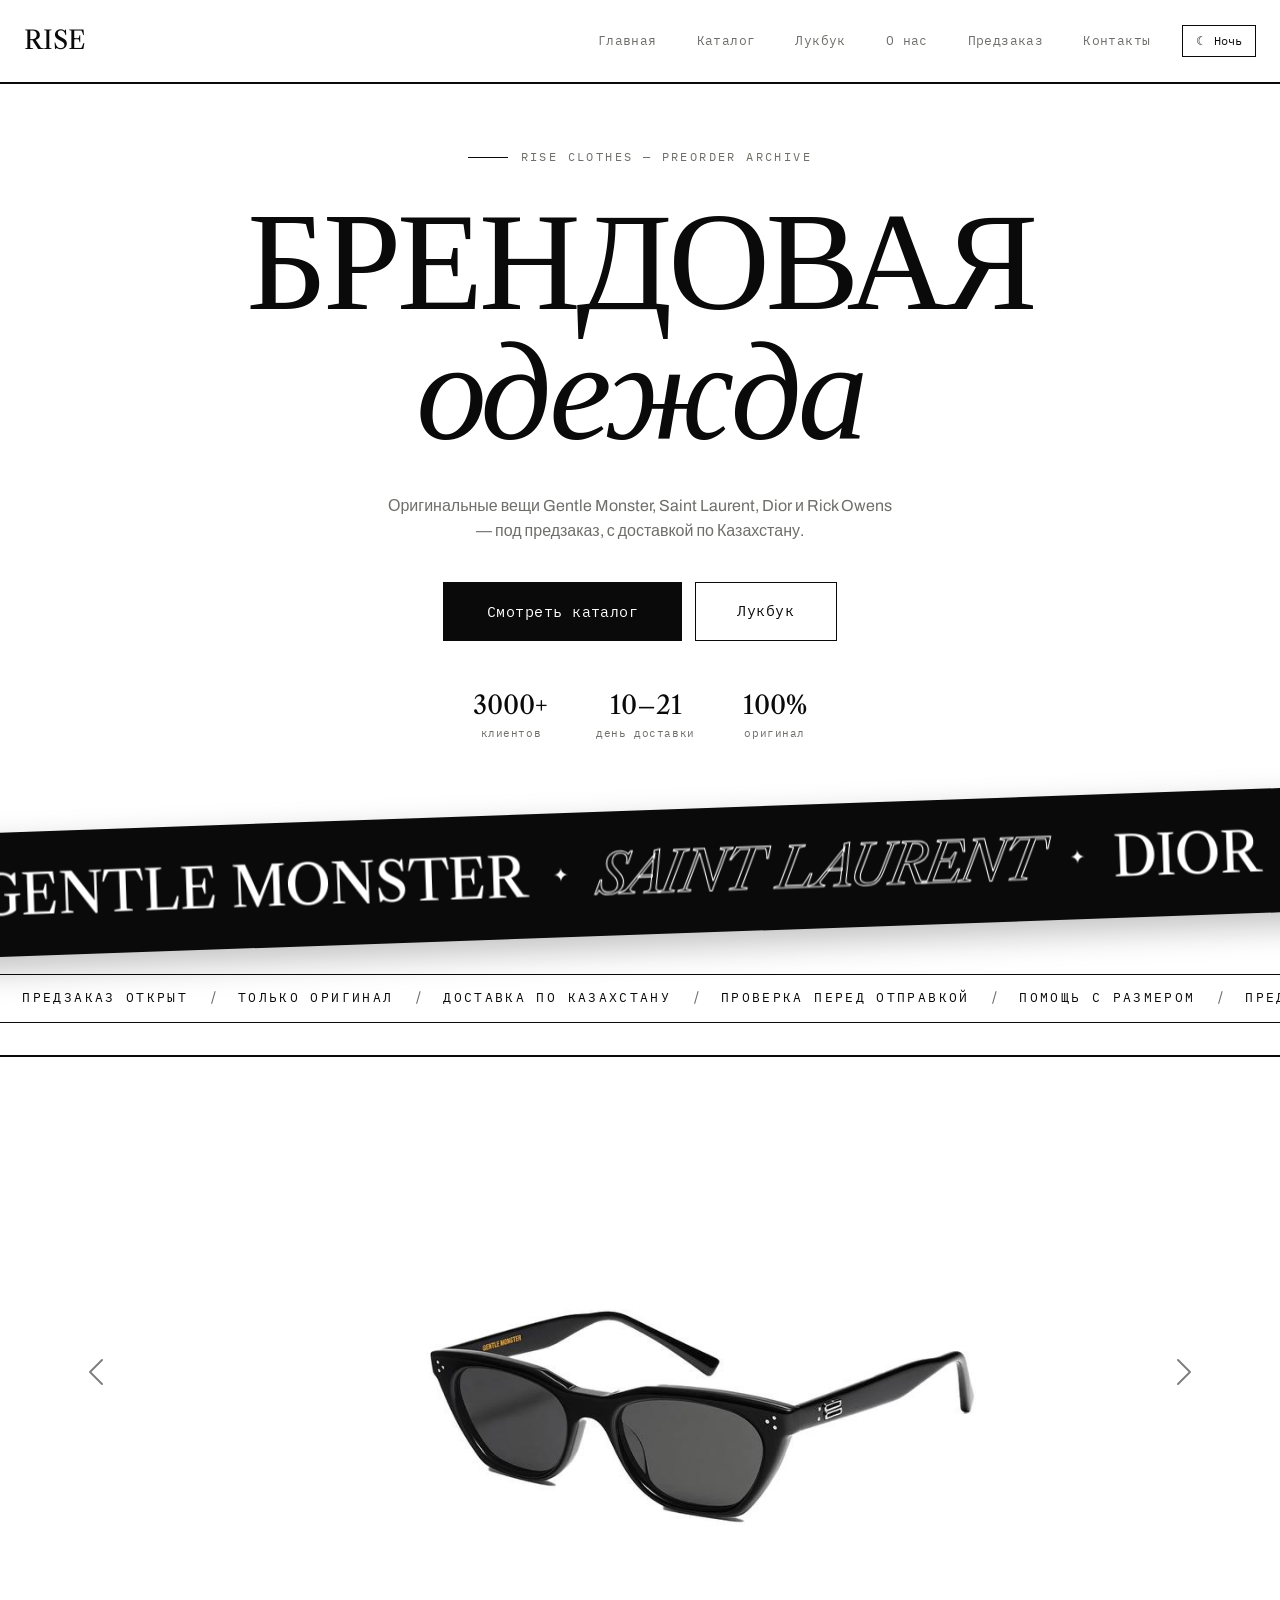
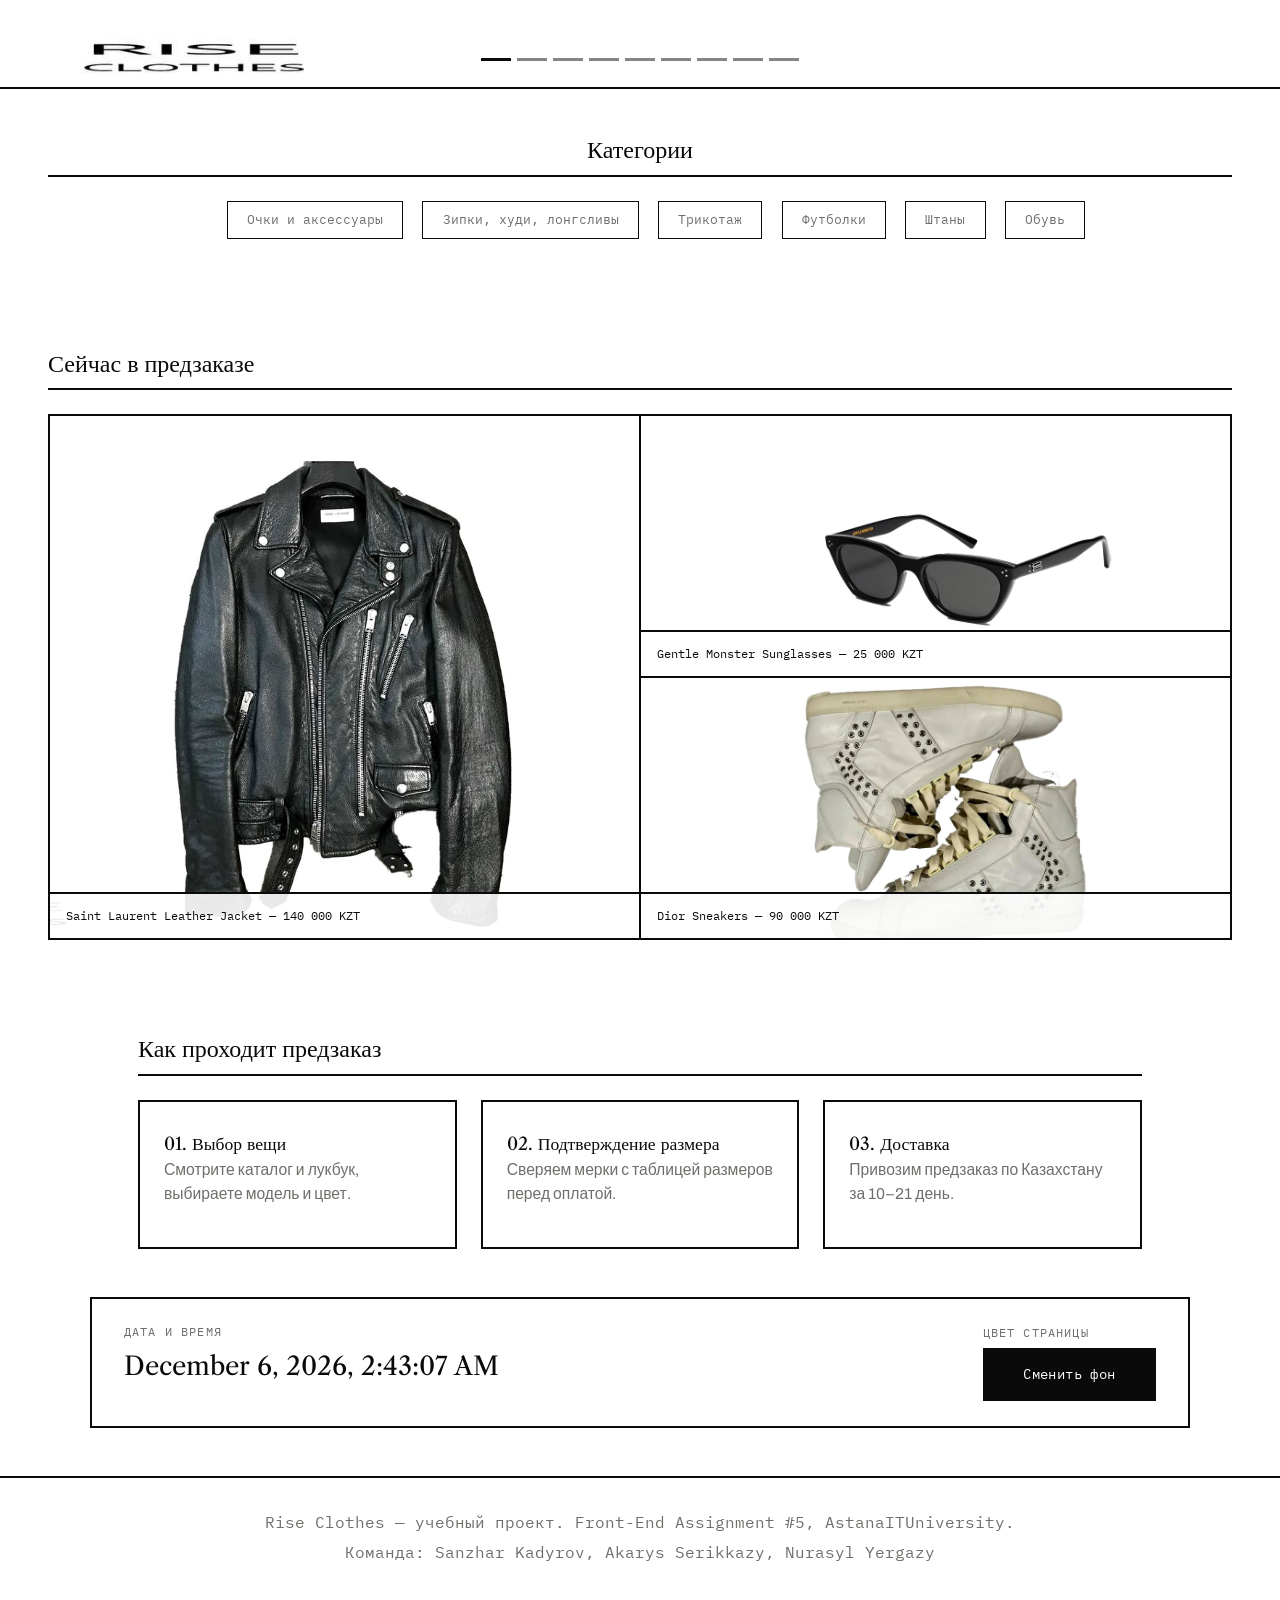
==== commit d441c69e: "Assignment 5: advanced JS" ====
--- a/index.html
+++ b/index.html
@@ -30,6 +30,7 @@
                         <li class="nav-item"><a class="nav-link" href="sizing.html">Предзаказ</a></li>
                         <li class="nav-item"><a class="nav-link" href="contact.html">Контакты</a></li>
                     </ul>
+                    <button type="button" id="themeToggle" class="theme-toggle">☾ Ночь</button>
                 </div>
             </div>
         </nav>
@@ -195,10 +196,13 @@
     </main>
 
     <footer>
-        <p>Rise Clothes — учебный проект. Front-End Assignment #1, AstanaITUniversity.</p>
+        <p>Rise Clothes — учебный проект. Front-End Assignment #5, AstanaITUniversity.</p>
         <p>Команда: Sanzhar Kadyrov, Akarys Serikkazy, Nurasyl Yergazy</p>
     </footer>
     <script src="https://cdn.jsdelivr.net/npm/bootstrap@5.3.3/dist/js/bootstrap.bundle.min.js"></script>
+    <script src="js/sound.js"></script>
+    <script src="js/theme.js"></script>
+    <script src="js/keyboard-nav.js"></script>
     <script src="js/datetime.js"></script>
     <script src="js/bgcolor.js"></script>
 </body>
--- a/css/style.css
+++ b/css/style.css
@@ -1296,3 +1296,370 @@
     font-size: 0.75rem;
     color: var(--text-soft);
 }
+
+/* ================= Assignment 5 ================= */
+
+/* --- День / Ночь --- */
+body {
+    transition: background-color 0.5s ease, color 0.5s ease;
+}
+
+body.night {
+    --bg: #111111;
+    --surface: #1C1C1B;
+    --text: #F2F2F0;
+    --text-soft: #A9A9A4;
+    --line: #F2F2F0;
+    background-color: var(--bg) !important;
+}
+
+body.night .btn-dark {
+    --bs-btn-bg: #F2F2F0;
+    --bs-btn-color: #0A0A0A;
+    --bs-btn-border-color: #F2F2F0;
+    --bs-btn-hover-bg: #D9D9D6;
+    --bs-btn-hover-color: #0A0A0A;
+    --bs-btn-hover-border-color: #D9D9D6;
+    --bs-btn-active-bg: #D9D9D6;
+    --bs-btn-active-color: #0A0A0A;
+}
+
+body.night .btn-outline-dark {
+    --bs-btn-color: #F2F2F0;
+    --bs-btn-border-color: #F2F2F0;
+    --bs-btn-hover-bg: #F2F2F0;
+    --bs-btn-hover-color: #0A0A0A;
+    --bs-btn-active-bg: #F2F2F0;
+    --bs-btn-active-color: #0A0A0A;
+}
+
+body.night .card.border-dark {
+    border-color: var(--line) !important;
+}
+
+body.night .popup,
+body.night .masonry-item .caption {
+    background-color: var(--surface);
+}
+
+.theme-toggle {
+    margin-left: 1.5rem;
+    padding: 0.35rem 0.8rem;
+    border: 1px solid var(--line);
+    background: none;
+    color: var(--text);
+    font-family: 'IBM Plex Mono', monospace;
+    font-size: 0.78rem;
+    cursor: pointer;
+    transition: background-color 0.3s ease, color 0.3s ease;
+}
+
+.theme-toggle:hover {
+    background-color: var(--text);
+    color: var(--bg);
+}
+
+@media (max-width: 991px) {
+    .theme-toggle {
+        margin: 0 0 1rem;
+    }
+}
+
+/* --- Навигация с клавиатуры --- */
+.navbar-nav .nav-link:focus-visible {
+    outline: 2px solid var(--text);
+    outline-offset: 4px;
+    color: var(--text);
+}
+
+/* --- Быстрый подбор (catalog) --- */
+.shop {
+    max-width: 1200px;
+    margin: 0 auto;
+    padding: 2rem 3rem 4rem;
+}
+
+.shop-intro {
+    margin-bottom: 1.2rem;
+}
+
+.filter-bar {
+    display: flex;
+    flex-wrap: wrap;
+    gap: 0.5rem;
+    margin-bottom: 1.5rem;
+}
+
+.filter-btn {
+    padding: 0.4rem 0.9rem;
+    border: 1px solid var(--line);
+    background: none;
+    color: var(--text);
+    font-family: 'IBM Plex Mono', monospace;
+    font-size: 0.78rem;
+    cursor: pointer;
+    transition: background-color 0.2s ease, color 0.2s ease;
+}
+
+.filter-btn:hover,
+.filter-btn.active {
+    background-color: var(--text);
+    color: var(--bg);
+}
+
+.cart-panel {
+    display: flex;
+    justify-content: space-between;
+    align-items: center;
+    gap: 1rem;
+    padding: 1rem 1.5rem;
+    margin-bottom: 1rem;
+    border: 2px solid var(--line);
+}
+
+.cart-numbers {
+    font-family: 'Libre Caslon Text', serif;
+    font-size: 1.3rem;
+    color: var(--text);
+    margin: 0;
+}
+
+.cart-count {
+    display: inline-block;
+    transition: transform 0.2s ease;
+}
+
+.cart-list {
+    margin: 0.3rem 0 0;
+    font-size: 0.85rem;
+}
+
+.result-text {
+    font-family: 'IBM Plex Mono', monospace;
+    font-size: 0.78rem;
+    margin-bottom: 1rem;
+}
+
+.product-grid {
+    display: grid;
+    grid-template-columns: repeat(auto-fill, minmax(200px, 1fr));
+    gap: 1.2rem;
+}
+
+.shop-card {
+    display: flex;
+    flex-direction: column;
+    padding: 0.8rem;
+    border: 1px solid var(--line);
+    animation: card-appear 0.4s ease;
+}
+
+.shop-card img {
+    width: 100%;
+    aspect-ratio: 1 / 1;
+    object-fit: cover;
+    margin-bottom: 0.6rem;
+}
+
+.shop-card h3 {
+    font-size: 0.95rem;
+    flex-grow: 1;
+}
+
+.shop-price {
+    font-family: 'IBM Plex Mono', monospace;
+    color: var(--text);
+    margin: 0.3rem 0 0.6rem;
+}
+
+.shop-card.added {
+    animation: card-pop 0.5s ease;
+}
+
+@keyframes card-appear {
+    from { opacity: 0; transform: translateY(12px); }
+    to { opacity: 1; transform: translateY(0); }
+}
+
+@keyframes card-pop {
+    0% { transform: scale(1); }
+    40% { transform: scale(1.06); box-shadow: 0 10px 24px rgba(10, 10, 10, 0.25); }
+    100% { transform: scale(1); }
+}
+
+/* --- Галерея с миниатюрами (lookbook) --- */
+.viewer {
+    max-width: 1000px;
+    margin: 0 auto;
+    padding: 2rem 3rem 2rem;
+}
+
+.viewer-image {
+    width: 100%;
+    aspect-ratio: 16 / 9;
+    object-fit: contain;
+    background-color: #FFFFFF;
+    border: 2px solid var(--line);
+    transition: opacity 0.25s ease;
+}
+
+.viewer-image.fade {
+    opacity: 0;
+}
+
+.viewer-caption {
+    margin: 0.6rem 0 1rem;
+    font-family: 'IBM Plex Mono', monospace;
+    font-size: 0.85rem;
+    color: var(--text);
+}
+
+.thumbs {
+    display: grid;
+    grid-template-columns: repeat(6, 1fr);
+    gap: 0.6rem;
+}
+
+.thumb {
+    width: 100%;
+    aspect-ratio: 1 / 1;
+    object-fit: cover;
+    cursor: pointer;
+    opacity: 0.55;
+    border: 2px solid transparent;
+    transition: opacity 0.2s ease, transform 0.2s ease;
+}
+
+.thumb:hover {
+    opacity: 1;
+    transform: translateY(-3px);
+}
+
+.thumb.active {
+    opacity: 1;
+    border-color: var(--line);
+}
+
+/* --- Звёзды рейтинга (lookbook) --- */
+.rating {
+    max-width: 1000px;
+    margin: 0 auto;
+    padding: 1rem 3rem 4rem;
+    text-align: center;
+}
+
+.stars {
+    display: flex;
+    justify-content: center;
+    gap: 0.4rem;
+}
+
+.star {
+    background: none;
+    border: none;
+    font-size: 2.4rem;
+    line-height: 1;
+    color: #C9C9C4;
+    cursor: pointer;
+    transition: color 0.2s ease, transform 0.2s ease;
+}
+
+.star:hover {
+    transform: scale(1.2);
+}
+
+.star.selected {
+    color: #E0A800;
+}
+
+.rating-text {
+    margin-top: 0.8rem;
+    font-family: 'IBM Plex Mono', monospace;
+    font-size: 0.85rem;
+}
+
+/* --- Многошаговая форма (sizing) --- */
+.preorder {
+    max-width: 560px;
+    margin: 0 auto;
+    padding: 2rem 1.5rem 3rem;
+}
+
+.step-indicator {
+    font-family: 'IBM Plex Mono', monospace;
+    font-size: 0.78rem;
+    margin-bottom: 0.5rem;
+}
+
+.step-progress {
+    height: 4px;
+    margin-bottom: 1.5rem;
+    background-color: var(--surface);
+}
+
+.step-bar {
+    width: 0;
+    height: 100%;
+    background-color: var(--text);
+    transition: width 0.4s ease;
+}
+
+.preorder .form-control,
+.preorder .form-select {
+    border-radius: 0;
+    border-color: var(--line);
+}
+
+.preorder .form-label {
+    font-family: 'IBM Plex Mono', monospace;
+    font-size: 0.75rem;
+    color: var(--text-soft);
+}
+
+.form-step {
+    animation: card-appear 0.35s ease;
+}
+
+.order-summary {
+    padding-left: 0;
+}
+
+.order-summary li {
+    padding: 0.4rem 0;
+    border-bottom: 1px solid var(--line);
+    color: var(--text);
+}
+
+.step-error {
+    color: #C0392B;
+    font-family: 'IBM Plex Mono', monospace;
+    font-size: 0.8rem;
+    min-height: 1rem;
+}
+
+.step-buttons {
+    display: flex;
+    gap: 0.5rem;
+}
+
+.step-buttons .btn {
+    flex: 1;
+}
+
+@media (max-width: 600px) {
+    .shop,
+    .viewer,
+    .rating {
+        padding-left: 1rem;
+        padding-right: 1rem;
+    }
+
+    .cart-panel {
+        flex-direction: column;
+        align-items: flex-start;
+    }
+
+    .thumbs {
+        grid-template-columns: repeat(3, 1fr);
+    }
+}
